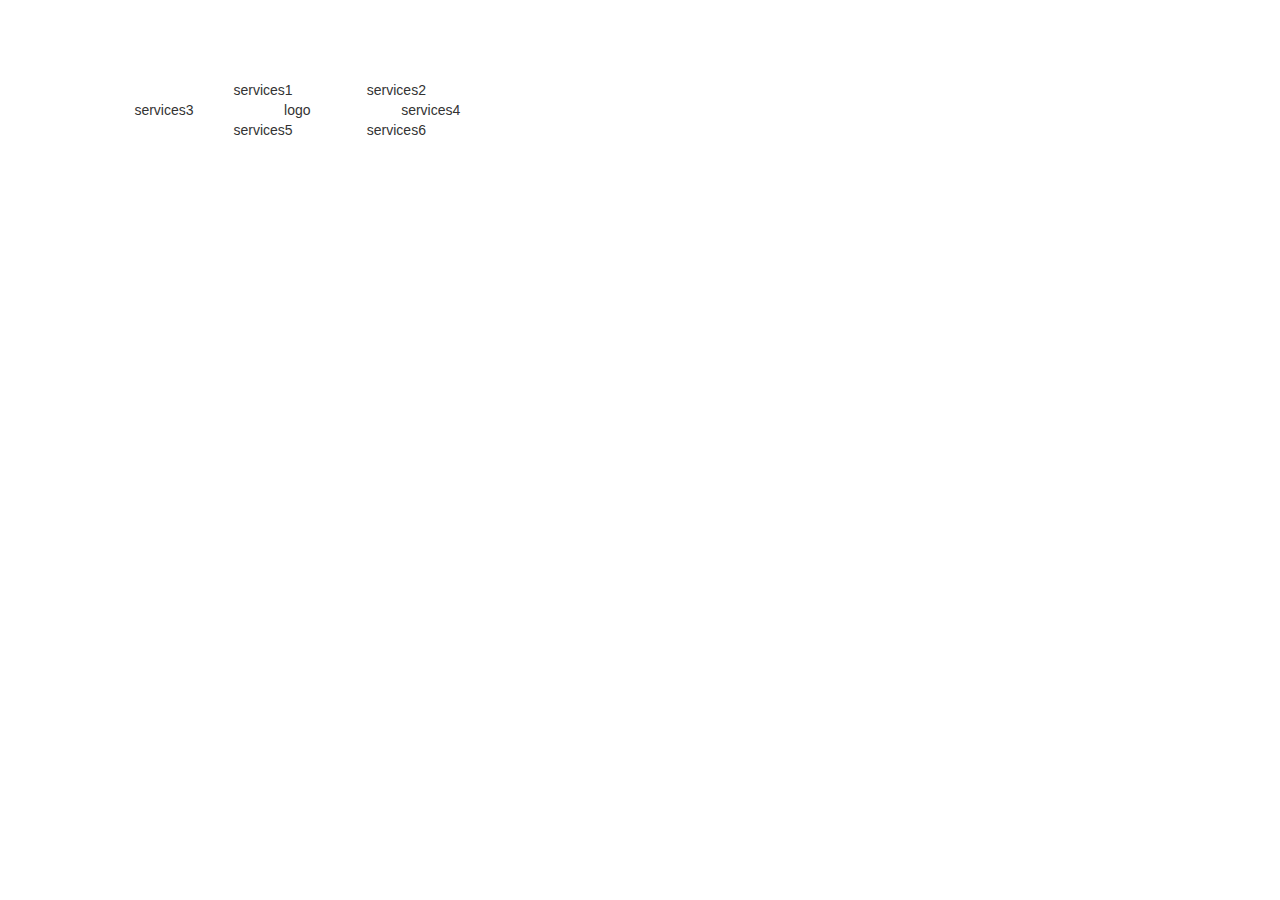
==== lanidng-page.html @ 6ebb07d2 "continue landing page" ====
<!doctype html>
<html>
<head>
<meta charset="utf-8">
<link rel="stylesheet" type="text/css" href="css/bootstrap.min.css">
<link rel="stylesheet" type="text/css" href="css/style.css">
<title>Untitled Document</title>
</head>

<body>
<div class="container hex-holoder">
	<div class="row">
    	<div class="col-xd-12 text-center">
        	<ul class="servises">
            	<li id="srv1">services1</li>
            	<li>services2</li>
            	<li>services3</li>
            	<li>logo</li>
            	<li>services4</li>
            	<li id="srv5">services5</li>
            	<li>services6</li>
            </ul>
        </div>
    </div>
</div>
<script src="js/jquery-1.9.0.min.js"></script>
<script src="js/bootstrap.min.js"></script>
<script src="js/common.js"></script>
</body>
</html>
---- css/style.css ----
.hex-holoder {
	padding-top:80px}
	
.servises {
	margin:0;
	display:table-cell;
	width:100%;
	list-style:none;}
	
.servises > li {
	display:inline-block;
	width:32%;}
	
#srv1,#srv5 {
	margin-left:16%;}
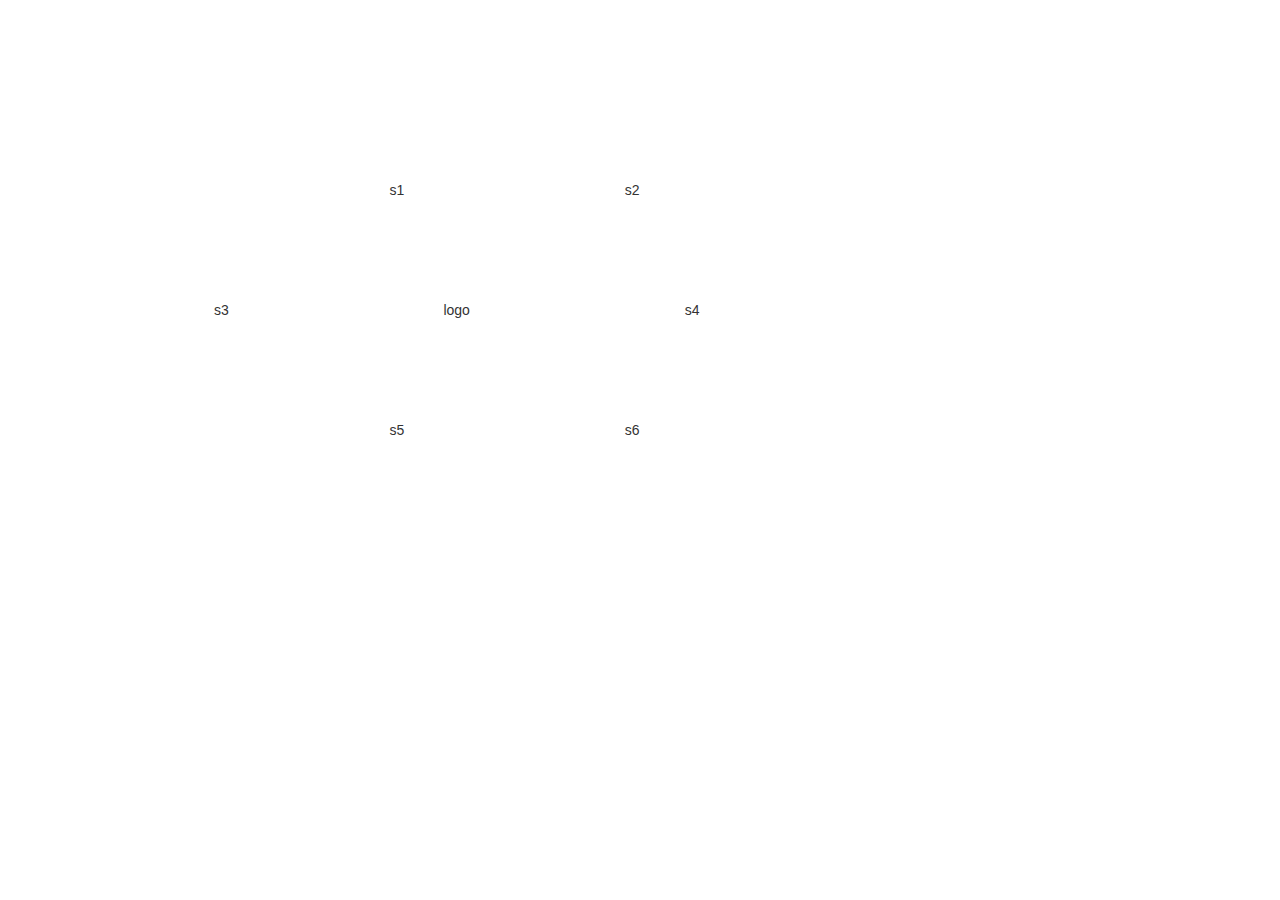
==== commit e3d8f785: "continue landing page putted mask" ====
--- a/lanidng-page.html
+++ b/lanidng-page.html
@@ -12,13 +12,43 @@
 	<div class="row">
     	<div class="col-xd-12 text-center">
         	<ul class="servises">
-            	<li id="srv1">services1</li>
-            	<li>services2</li>
-            	<li>services3</li>
-            	<li>logo</li>
-            	<li>services4</li>
-            	<li id="srv5">services5</li>
-            	<li>services6</li>
+            	<li id="srv1">
+                	<div>
+                    	<div><img src="images/mask.png" class="img-responsive" />s1</div>
+                    </div>
+                </li><!--/s1-->
+            	<li id="srv2">
+                	<div>
+                    	<div><img src="images/mask.png" class="img-responsive" />s2</div>
+                    </div>
+                </li><!--/srv2 -->
+            	<li id="srv3">
+                	<div>
+                    	<div><img src="images/mask.png" class="img-responsive" />s3</div>
+                    </div>
+                </li><!-- /srv3 -->
+            	<li id="logo">
+                	<div>
+                    	<div><img src="images/mask.png" class="img-responsive" />logo</div>
+                    </div>
+                </li><!--/logo -->
+                
+            	<li id="srv4">
+                	<div>
+                    	<div><img src="images/mask.png" class="img-responsive" />s4</div>
+                    </div>
+                </li><!--/srv4 -->
+            	<li id="srv5">
+                	<div>
+                    	<div><img src="images/mask.png" class="img-responsive" />s5</div>
+                    </div>
+                </li><!--/srv5 -->
+            	<li id="srv6">
+                	<div>
+                    	<div><img src="images/mask.png" class="img-responsive" />s6</div>
+                    </div>
+                </li><!--/srv6 -->
+                
             </ul>
         </div>
     </div>
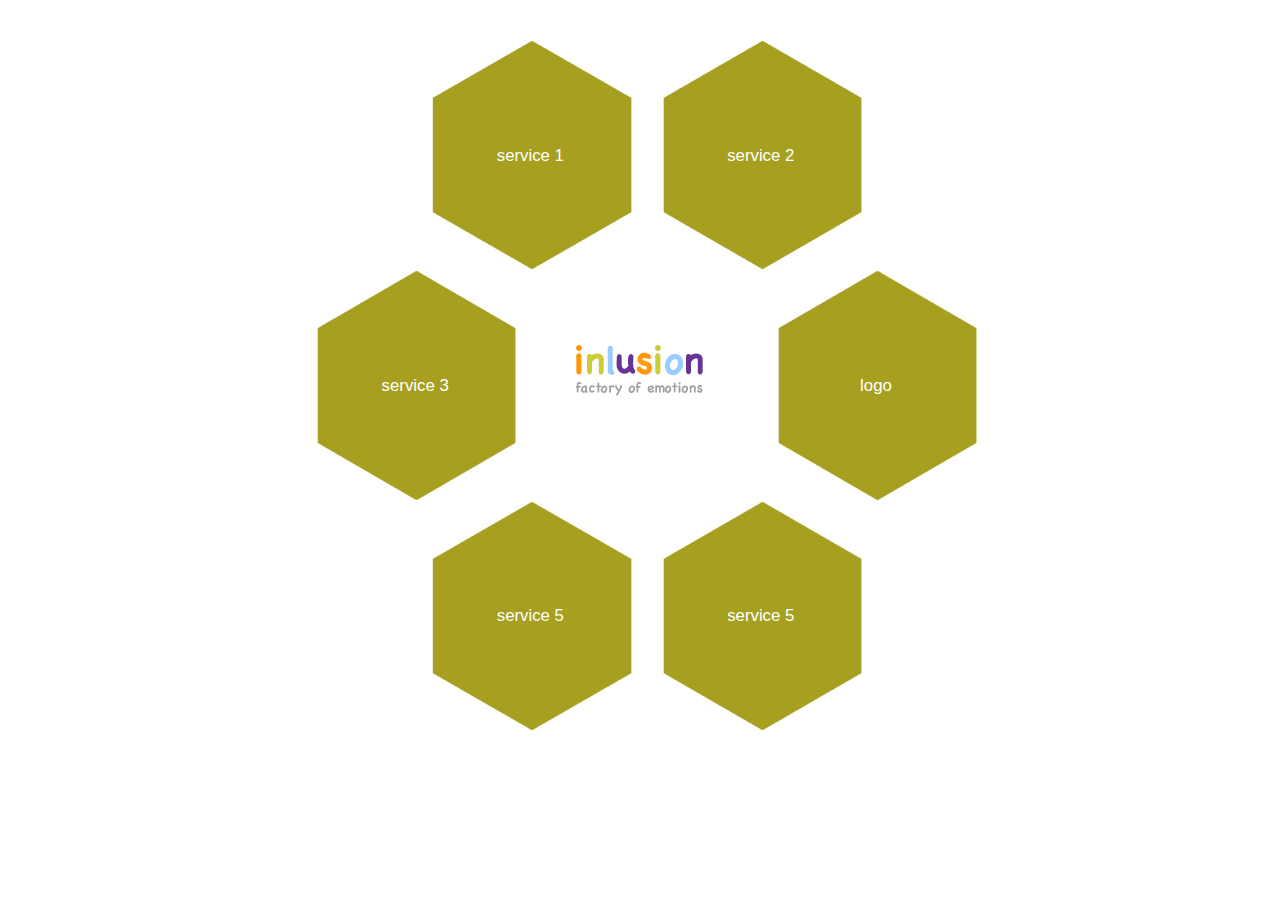
==== commit 4c41a6ee: "continue working" ====
--- a/lanidng-page.html
+++ b/lanidng-page.html
@@ -8,44 +8,57 @@
 </head>
 
 <body>
-<div class="container hex-holoder">
+<div class="container-fluid hex-holder">
 	<div class="row">
-    	<div class="col-xd-12 text-center">
-        	<ul class="servises">
+    	<div class="col-xd-12 col-sd-12 text-center">
+        	<ul class="servises clearfix">
             	<li id="srv1">
-                	<div>
-                    	<div><img src="images/mask.png" class="img-responsive" />s1</div>
+                	<div class="bg"></div>
+                	<div class="text-center mask-holder">
+                    	<img src="images/mask.png" />
+                        <a href="#"><span>service 1</span></a>
                     </div>
                 </li><!--/s1-->
             	<li id="srv2">
+                	<div class="bg"></div>
                 	<div>
-                    	<div><img src="images/mask.png" class="img-responsive" />s2</div>
+                    	<img src="images/mask.png" />
+                        <a href="#"><span>service 2</span></a>
                     </div>
                 </li><!--/srv2 -->
             	<li id="srv3">
+                	<div class="bg"></div>
                 	<div>
-                    	<div><img src="images/mask.png" class="img-responsive" />s3</div>
+                    	<img src="images/mask.png"  />
+                        <a href="#"><span>service 3</span></a>
                     </div>
                 </li><!-- /srv3 -->
             	<li id="logo">
                 	<div>
-                    	<div><img src="images/mask.png" class="img-responsive" />logo</div>
+                    	<img src="images/logo-mask.png"/>
+                        <a href="#"><span></span></a>
                     </div>
                 </li><!--/logo -->
                 
             	<li id="srv4">
+                	<div class="bg"></div>
                 	<div>
-                    	<div><img src="images/mask.png" class="img-responsive" />s4</div>
+                    	<img src="images/mask.png"  />
+                        <a href="#"><span>logo</span></a>
                     </div>
                 </li><!--/srv4 -->
             	<li id="srv5">
+                	<div class="bg"></div>
                 	<div>
-                    	<div><img src="images/mask.png" class="img-responsive" />s5</div>
+                    	<img src="images/mask.png" />
+                        <a href="#"><span>service 5</span></a>
                     </div>
                 </li><!--/srv5 -->
             	<li id="srv6">
+                	<div class="bg"></div>
                 	<div>
-                    	<div><img src="images/mask.png" class="img-responsive" />s6</div>
+                    	<img src="images/mask.png" />
+                        <a href="#"><span>service 5</span></a>
                     </div>
                 </li><!--/srv6 -->
                 
--- a/css/style.css
+++ b/css/style.css
@@ -1,6 +1,8 @@
 
-.hex-holoder {
-	padding-top:80px}
+.hex-holder {
+	max-width:760px;
+	margin:auto;
+	padding-top:40px}
 	
 .servises {
 	margin:0;
@@ -9,8 +11,40 @@
 	list-style:none;}
 	
 .servises > li {
-	display:inline-block;
+	display:block;
+	float:left;
 	width:32%;}
 	
+.servises > li  img {
+	background-color:#A69F1F;
+	max-width:100%;
+	max-height:100%;
+	vertical-align:middle;}
+	
 #srv1,#srv5 {
-	margin-left:16%;}	
+	margin-left:16%;}
+	
+.servises > li > div  {
+	height:100%;
+	width:100%;
+	position:relative;}
+	
+.servises  div > a {
+	color:white;
+	position:absolute;
+	display:block;
+	top:0;
+	height:100%;
+	width:100%;
+	left:0;}
+	
+#logo > div > a {}
+	
+.servises  div > a > span {
+	font-size:1.2em;
+	margin-top: 45%;
+	display:inline-block;}
+	
+			
+#srv2 > div > img {}
+		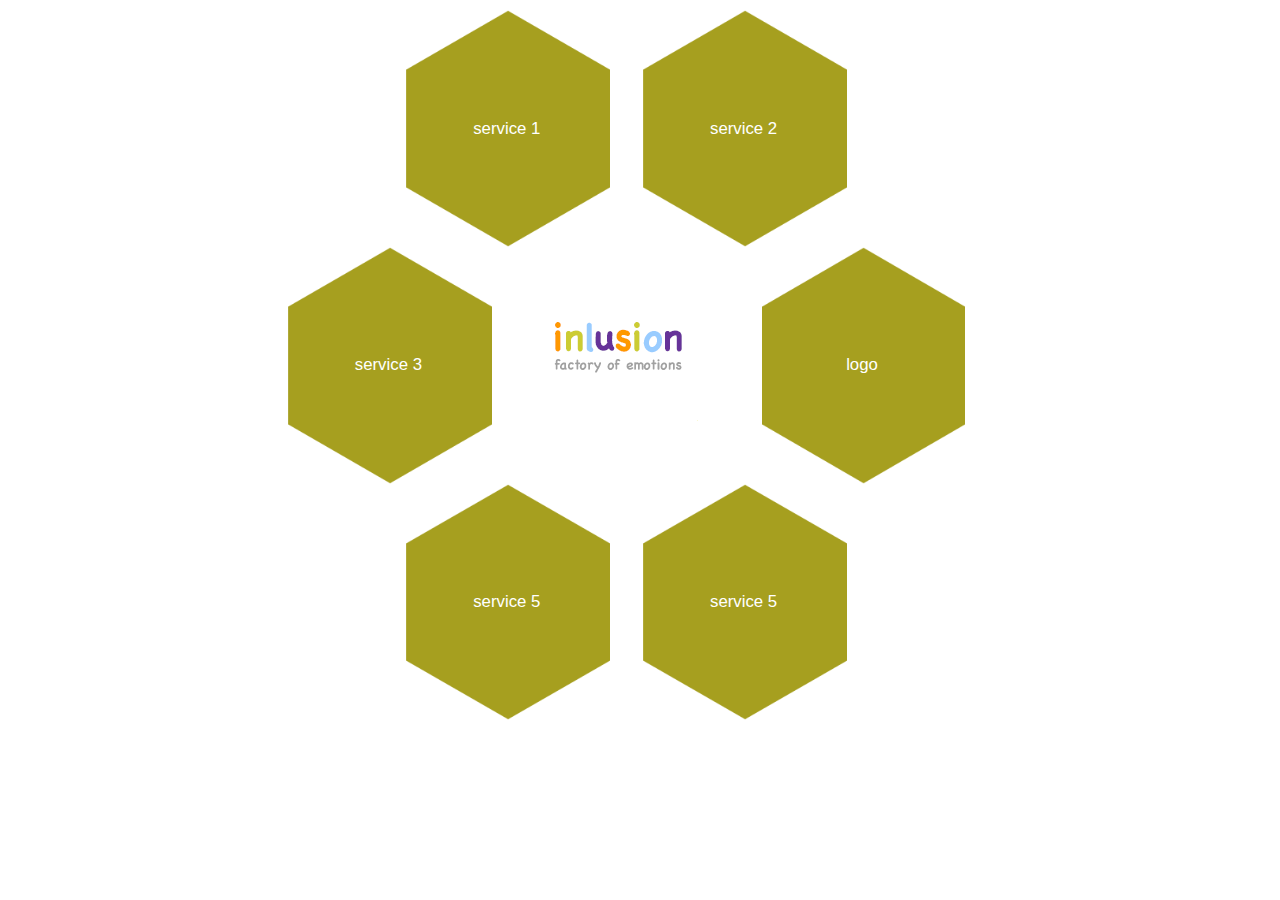
==== commit 89c138d8: "fix view port" ====
--- a/lanidng-page.html
+++ b/lanidng-page.html
@@ -2,7 +2,8 @@
 <html>
 <head>
 <meta charset="utf-8">
-<link rel="stylesheet" type="text/css" href="css/bootstrap.min.css">
+<meta http-equiv="X-UA-Compatible" content="IE=edge">
+<meta name="viewport" content="width=device-width, initial-scale=1"><link rel="stylesheet" type="text/css" href="css/bootstrap.min.css">
 <link rel="stylesheet" type="text/css" href="css/style.css">
 <title>Untitled Document</title>
 </head>
--- a/css/style.css
+++ b/css/style.css
@@ -1,11 +1,12 @@
 
 .hex-holder {
-	max-width:760px;
+	max-width:740px;
 	margin:auto;
 	padding-top:40px}
 	
 .servises {
 	margin:0;
+	padding:0;
 	display:table-cell;
 	width:100%;
 	list-style:none;}
@@ -43,8 +44,22 @@
 .servises  div > a > span {
 	font-size:1.2em;
 	margin-top: 45%;
-	display:inline-block;}
+	display:block;}
 	
 			
 #srv2 > div > img {}
+
+
+
+/* ----- responsive - part -------*/
+@media (min-width: 471px) {
+.hex-holder { padding-top:10px;}
+}
+
+
+/* Small devices (tablets, 768px and up) */
+@media (min-width:768px){
+
+	
+}
 		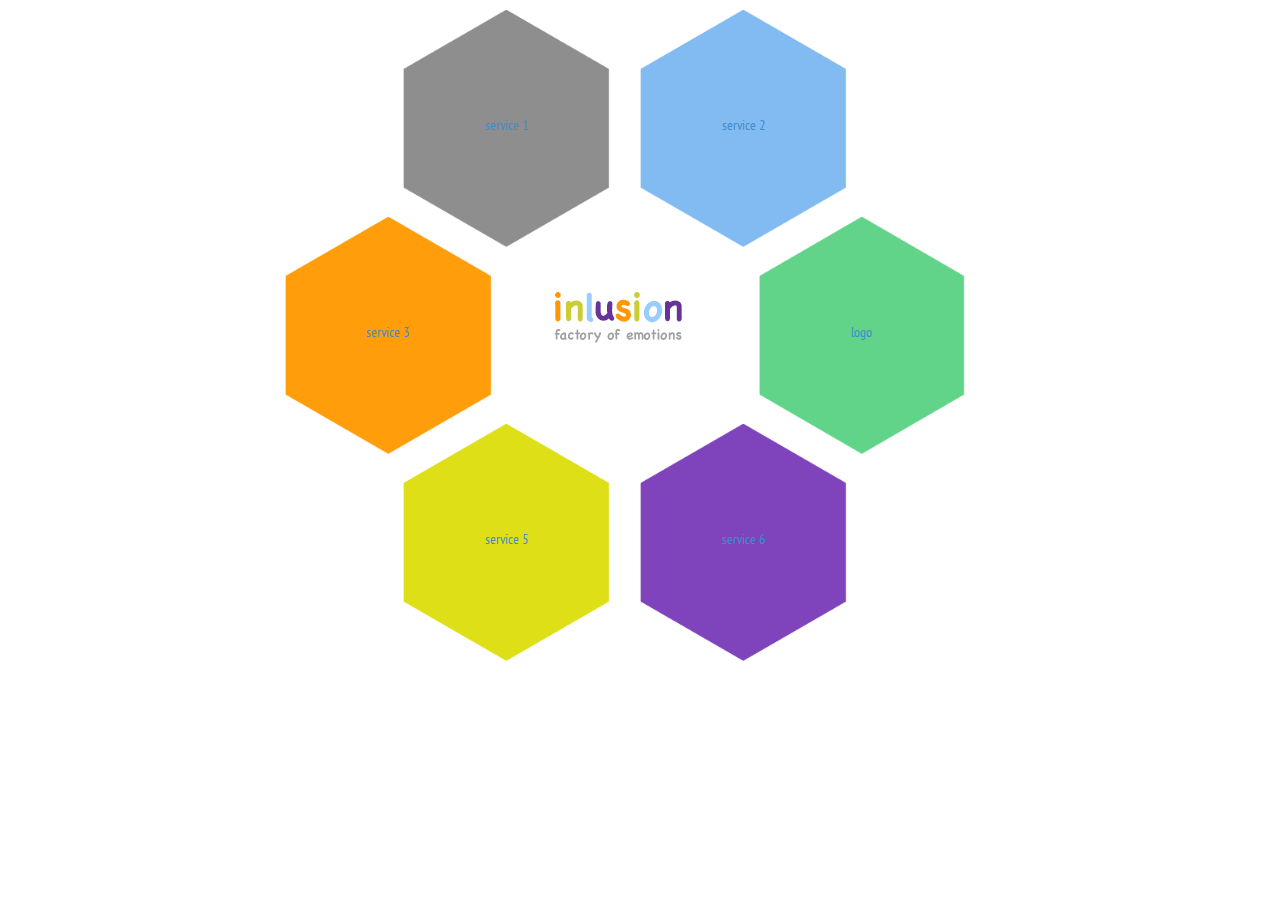
==== commit 484fd950: "landing page new variant" ====
--- a/lanidng-page.html
+++ b/lanidng-page.html
@@ -4,6 +4,7 @@
 <meta charset="utf-8">
 <meta http-equiv="X-UA-Compatible" content="IE=edge">
 <meta name="viewport" content="width=device-width, initial-scale=1"><link rel="stylesheet" type="text/css" href="css/bootstrap.min.css">
+<link rel="stylesheet" type="text/css" href="css/fonts.css">
 <link rel="stylesheet" type="text/css" href="css/style.css">
 <title>Untitled Document</title>
 </head>
@@ -14,52 +15,46 @@
     	<div class="col-xd-12 col-sd-12 text-center">
         	<ul class="servises clearfix">
             	<li id="srv1">
-                	<div class="bg"></div>
-                	<div class="text-center mask-holder">
-                    	<img src="images/mask.png" />
+                	<div class="mask-holder">
+                    	<img src="images/ser1.png" />
                         <a href="#"><span>service 1</span></a>
                     </div>
                 </li><!--/s1-->
             	<li id="srv2">
-                	<div class="bg"></div>
-                	<div>
-                    	<img src="images/mask.png" />
+                	<div class="mask-holder">
+                    	<img src="images/ser2.png" />
                         <a href="#"><span>service 2</span></a>
                     </div>
                 </li><!--/srv2 -->
             	<li id="srv3">
-                	<div class="bg"></div>
-                	<div>
-                    	<img src="images/mask.png"  />
+                	<div class="mask-holder">
+                    	<img src="images/ser3.png" />
                         <a href="#"><span>service 3</span></a>
                     </div>
                 </li><!-- /srv3 -->
             	<li id="logo">
-                	<div>
+                	<div class="mask-holder">
                     	<img src="images/logo-mask.png"/>
                         <a href="#"><span></span></a>
                     </div>
                 </li><!--/logo -->
                 
             	<li id="srv4">
-                	<div class="bg"></div>
-                	<div>
-                    	<img src="images/mask.png"  />
+                	<div class="mask-holder">
+                    	<img src="images/ser4.png" />
                         <a href="#"><span>logo</span></a>
                     </div>
                 </li><!--/srv4 -->
             	<li id="srv5">
-                	<div class="bg"></div>
-                	<div>
-                    	<img src="images/mask.png" />
+                	<div class="mask-holder">
+                    	<img src="images/ser5.png" />
                         <a href="#"><span>service 5</span></a>
                     </div>
                 </li><!--/srv5 -->
             	<li id="srv6">
-                	<div class="bg"></div>
-                	<div>
-                    	<img src="images/mask.png" />
-                        <a href="#"><span>service 5</span></a>
+                	<div class="mask-holder">
+                    	<img src="images/ser6.png" />
+                        <a href="#"><span>service 6</span></a>
                     </div>
                 </li><!--/srv6 -->
                 
--- a/css/fonts.css
+++ b/css/fonts.css
@@ -0,0 +1,38 @@
+/* Generated by Font Squirrel (http://www.fontsquirrel.com) on August 13, 2014 */
+
+}
+
+
+@font-face {
+    font-family: 'pt_sans';
+    src: url('../fonts/pts55f.eot');
+    src: url('../fonts/pts55f.eot?#iefix') format('embedded-opentype'),
+    url('../fonts/pts55f.woff') format('woff'),
+    url('../fonts/pts55f.ttf') format('truetype'),
+    url('../fonts/pts55f.svg#pt_sansregular') format('svg');
+    font-weight: 400;
+    font-style: normal;
+}
+
+@font-face {
+    font-family: 'pt_sans';
+    src: url('../fonts/pts75f.eot');
+    src: url('../fonts/pts75f.eot?#iefix') format('embedded-opentype'),
+    url('../fonts/pts75f.woff') format('woff'),
+    url('../fonts/pts75f.ttf') format('truetype'),
+    url('../fonts/pts75f.svg#pt_sansbold') format('svg');
+    font-weight: 600;
+    font-style: normal;
+}
+
+
+/** Generated by FG **/
+@font-face {
+    font-family: 'pt_sans';
+    src: url('../fonts/PTN57F.eot'),
+    url('../fonts/PTN57F.svg') format('svg'),
+    url('../fonts/PTN57F.ttf') format('truetype'),
+    url('../fonts/PTN57F.woff') format('woff');
+    font-weight: 300;
+    font-style: normal;
+}--- a/css/style.css
+++ b/css/style.css
@@ -1,3 +1,7 @@
+body {
+    font-family: 'pt_sans',sans-serif;
+	font-weight:300;}
+
 
 .hex-holder {
 	max-width:740px;
@@ -16,39 +20,35 @@
 	float:left;
 	width:32%;}
 	
-.servises > li  img {
-	background-color:#A69F1F;
-	max-width:100%;
-	max-height:100%;
-	vertical-align:middle;}
+#srv1,#srv5 {
+	margin-left:16%}
 	
-#srv1,#srv5 {
-	margin-left:16%;}
+#srv1,#srv2 {
+	margin-bottom:-4%}
 	
-.servises > li > div  {
-	height:100%;
-	width:100%;
-	position:relative;}
+#srv5,#srv6 {
+	margin-top:-4%}
 	
-.servises  div > a {
-	color:white;
-	position:absolute;
+.mask-holder {
+	position:relative;
+	width:100%}	
+	
+.mask-holder > img{
+	border-radius:45%;
+	max-width:100%;}
+	
+.mask-holder > a{
+	text-align:center;
 	display:block;
 	top:0;
-	height:100%;
+	left:0;
+	position:absolute;
 	width:100%;
-	left:0;}
+	height:100%;}
 	
-#logo > div > a {}
-	
-.servises  div > a > span {
-	font-size:1.2em;
-	margin-top: 45%;
-	display:block;}
-	
-			
-#srv2 > div > img {}
-
+.mask-holder > a > span{
+	display:block;
+	margin-top:45%;}
 
 
 /* ----- responsive - part -------*/
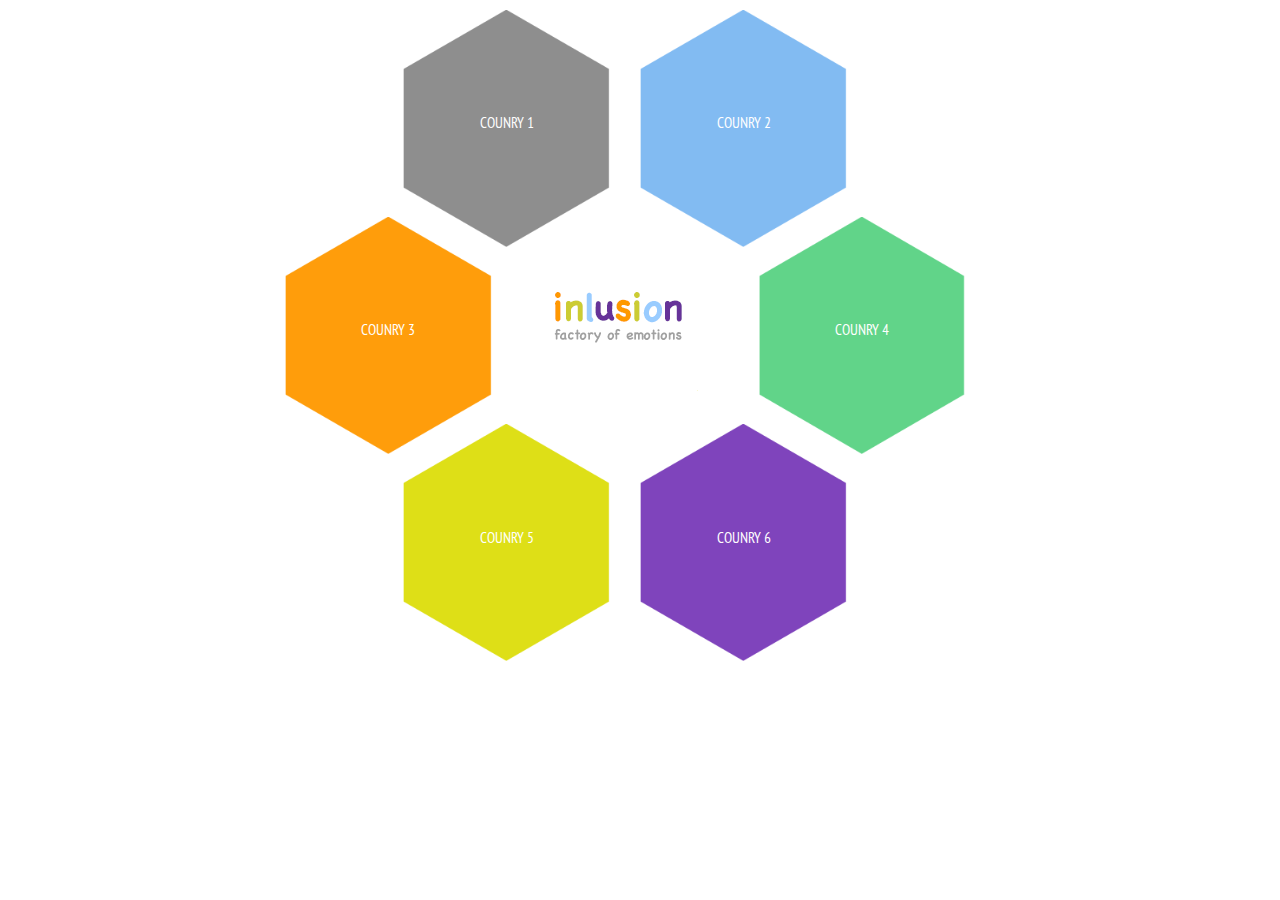
==== commit ed5d16f0: "landing page add animation" ====
--- a/lanidng-page.html
+++ b/lanidng-page.html
@@ -5,7 +5,7 @@
 <meta http-equiv="X-UA-Compatible" content="IE=edge">
 <meta name="viewport" content="width=device-width, initial-scale=1"><link rel="stylesheet" type="text/css" href="css/bootstrap.min.css">
 <link rel="stylesheet" type="text/css" href="css/fonts.css">
-<link rel="stylesheet" type="text/css" href="css/style.css">
+<link rel="stylesheet" type="text/css" href="css/landing.css">
 <title>Untitled Document</title>
 </head>
 
@@ -17,23 +17,23 @@
             	<li id="srv1">
                 	<div class="mask-holder">
                     	<img src="images/ser1.png" />
-                        <a href="#"><span>service 1</span></a>
+                        <a href="#"><span>counry 1</span></a>
                     </div>
                 </li><!--/s1-->
             	<li id="srv2">
                 	<div class="mask-holder">
                     	<img src="images/ser2.png" />
-                        <a href="#"><span>service 2</span></a>
+                        <a href="#"><span>counry 2</span></a>
                     </div>
                 </li><!--/srv2 -->
             	<li id="srv3">
                 	<div class="mask-holder">
                     	<img src="images/ser3.png" />
-                        <a href="#"><span>service 3</span></a>
+                        <a href="#"><span>counry 3</span></a>
                     </div>
                 </li><!-- /srv3 -->
             	<li id="logo">
-                	<div class="mask-holder">
+                	<div class="logo-holder">
                     	<img src="images/logo-mask.png"/>
                         <a href="#"><span></span></a>
                     </div>
@@ -42,19 +42,19 @@
             	<li id="srv4">
                 	<div class="mask-holder">
                     	<img src="images/ser4.png" />
-                        <a href="#"><span>logo</span></a>
+                        <a href="#"><span>counry 4</span></a>
                     </div>
                 </li><!--/srv4 -->
             	<li id="srv5">
                 	<div class="mask-holder">
                     	<img src="images/ser5.png" />
-                        <a href="#"><span>service 5</span></a>
+                        <a href="#"><span>counry 5</span></a>
                     </div>
                 </li><!--/srv5 -->
             	<li id="srv6">
                 	<div class="mask-holder">
                     	<img src="images/ser6.png" />
-                        <a href="#"><span>service 6</span></a>
+                        <a href="#"><span>counry 6</span></a>
                     </div>
                 </li><!--/srv6 -->
                 
--- a/css/landing.css
+++ b/css/landing.css
@@ -0,0 +1,134 @@
+body {
+    font-family: 'pt_sans',sans-serif;
+	font-weight:300;}
+
+
+.hex-holder {
+	max-width:740px;
+	padding-top:65px}
+	
+.servises {
+	margin:0;
+	padding:0;
+	display:table-cell;
+	width:100%;
+	list-style:none;}
+	
+.servises > li {
+	display:block;
+	float:left;
+	width:32%;}
+	
+#srv1,#srv5 {
+	margin-left:16%}
+	
+#srv1,#srv2 {
+	margin-bottom:-4%}
+	
+#srv5,#srv6 {
+	margin-top:-4%}
+	
+.mask-holder {
+	position:relative;
+	width:100%}	
+	
+.logo-holder {	
+	position:relative;
+	width:100%}	
+	
+.logo-holder > img {	
+	border-radius:45%;
+	max-width:100%;}
+	
+.mask-holder > img {
+	border-radius:45%;
+	max-width:100%;}
+	
+.mask-holder > a {
+	text-align:center;
+	display:block;
+	top:0;
+	left:0;
+	position:absolute;
+	width:100%;
+	height:100%;}
+	
+.logo-holder > a {	
+	text-align:center;
+	display:block;
+	top:0;
+	left:0;
+	position:absolute;
+	width:100%;
+	height:100%;}
+	
+.logo-holder > a:hover,.logo-holder > a:visited ,.logo-holder > a:focus{
+	outline:none;}	
+	
+.mask-holder > a:hover{
+	text-decoration:none;}
+	
+.mask-holder > a > span{
+	font-size:13px;
+	font-weight:400;
+	text-decoration:none;
+	text-transform:uppercase;
+	color:white;
+	display:block;
+	margin-top:42%;}
+	
+/*-- animation ---*/
+
+@keyframes rotateRadial {
+	from {
+		transform:rotate(0deg);}
+	to {
+		transform:rotate(180deg);}	
+}
+
+@-webkit-keyframes rotateRadial {
+	from {
+		-webkit-transform:rotate(0deg);}
+	to {
+		-webkit-transform:rotate(180deg);}	
+}
+
+.rotate {
+	animation-name: rotateRadial;
+	animation-duration:.5s;
+	animation-iteration-count:.5s;
+	animation-timing-function:linear;
+	
+	-moz-animation-name: rotateRadial;
+	-moz-animation-duration:.5s;
+	-moz-animation-iteration-count: .5s;
+	-moz-animation-timing-function:linear;
+	
+	-webkit-animation-name: rotateRadial;
+	-webkit-animation-duration:.5s;
+	-webkit-animation-iteration-count: .5s;
+	-webkit-animation-timing-function:linear;}
+
+
+/* ----- responsive - part -------*/
+@media (min-width: 471px) {
+	.hex-holder { padding-top:10px;}
+	.mask-holder > a > span{ margin-top:44%}
+}
+
+
+/* Small devices (tablets, 768px and up) */
+@media (min-width:768px){
+
+	
+}
+/* end media min-width:768px */
+
+@media (min-width:992px){
+	
+	.mask-holder > a > span{font-size:15px;}
+}
+
+
+
+		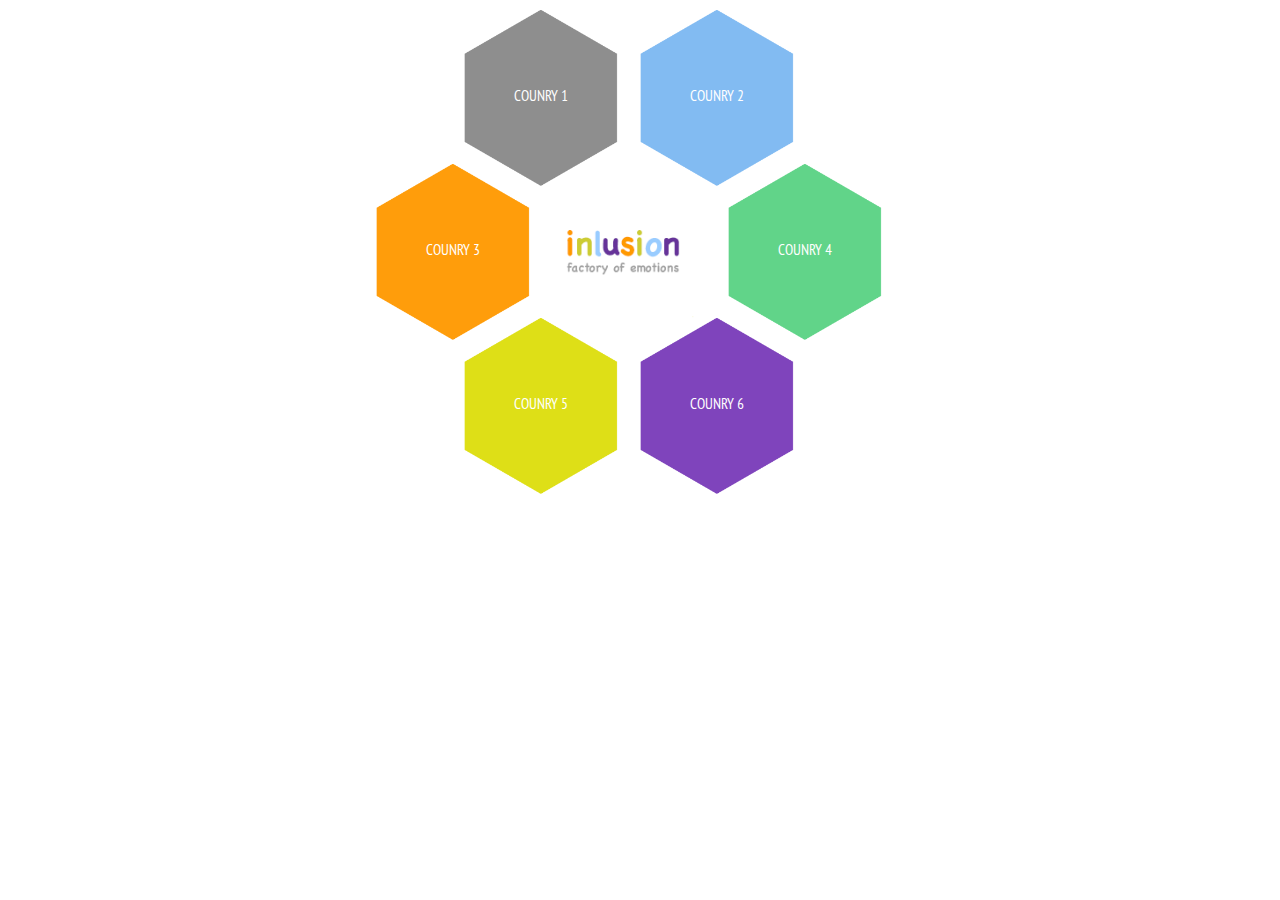
==== commit 4aa567a4: "центрирование - начало" ====
--- a/lanidng-page.html
+++ b/lanidng-page.html
@@ -10,10 +10,10 @@
 </head>
 
 <body>
-<div class="container-fluid hex-holder">
+<div class="container-fluid hex-holder center">
 	<div class="row">
     	<div class="col-xd-12 col-sd-12 text-center">
-        	<ul class="servises clearfix">
+        	<ul class="servises clearfix center">
             	<li id="srv1">
                 	<div class="mask-holder">
                     	<img src="images/ser1.png" />
--- a/css/fonts.css
+++ b/css/fonts.css
@@ -1,8 +1,3 @@
-/* Generated by Font Squirrel (http://www.fontsquirrel.com) on August 13, 2014 */
-
-}
-
-
 @font-face {
     font-family: 'pt_sans';
     src: url('../fonts/pts55f.eot');
--- a/css/landing.css
+++ b/css/landing.css
@@ -1,11 +1,25 @@
+html {
+	height:100%;}
+
 body {
+	height:100%;
     font-family: 'pt_sans',sans-serif;
 	font-weight:300;}
 
 
 .hex-holder {
-	max-width:740px;
+	height:100%;
+	max-width:550px;
 	padding-top:65px}
+	
+.hex-holder > div {
+	height:100%;}
+	
+.hex-holder > div >div {
+	height:100%;}
+	
+.hex-holder ul {
+	vertical-align:midle;}
 	
 .servises {
 	margin:0;
@@ -70,7 +84,6 @@
 	
 .mask-holder > a > span{
 	font-size:13px;
-	font-weight:400;
 	text-decoration:none;
 	text-transform:uppercase;
 	color:white;
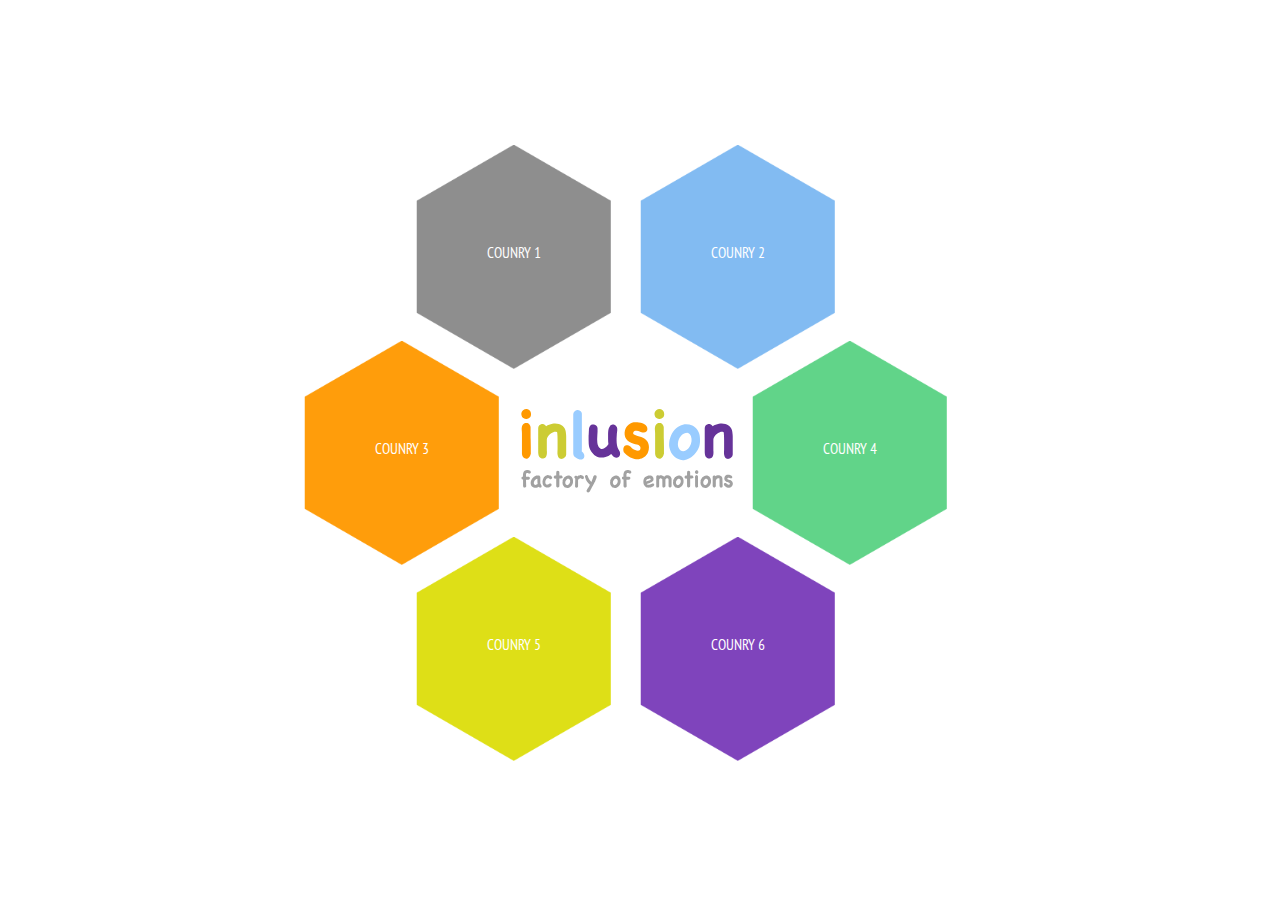
==== commit cdbe6610: "Центровка зделана, logo.png заменен на logo.svg" ====
--- a/lanidng-page.html
+++ b/lanidng-page.html
@@ -34,7 +34,7 @@
                 </li><!-- /srv3 -->
             	<li id="logo">
                 	<div class="logo-holder">
-                    	<img src="images/logo-mask.png"/>
+                    	<img src="images/logo.svg"/>
                         <a href="#"><span></span></a>
                     </div>
                 </li><!--/logo -->
--- a/css/landing.css
+++ b/css/landing.css
@@ -9,13 +9,13 @@
 
 .hex-holder {
 	height:100%;
-	max-width:550px;
 	padding-top:65px}
 	
 .hex-holder > div {
 	height:100%;}
 	
 .hex-holder > div >div {
+	position:relative;
 	height:100%;}
 	
 .hex-holder ul {
@@ -132,14 +132,14 @@
 
 /* Small devices (tablets, 768px and up) */
 @media (min-width:768px){
-
-	
+	.hex-holder {width:700px;}
+	.hex-holder ul { position:absolute; top:50%; margin-top:-310px;}
+	.mask-holder > a > span{font-size:15px;}
 }
 /* end media min-width:768px */
 
 @media (min-width:992px){
 	
-	.mask-holder > a > span{font-size:15px;}
 }
 
 
